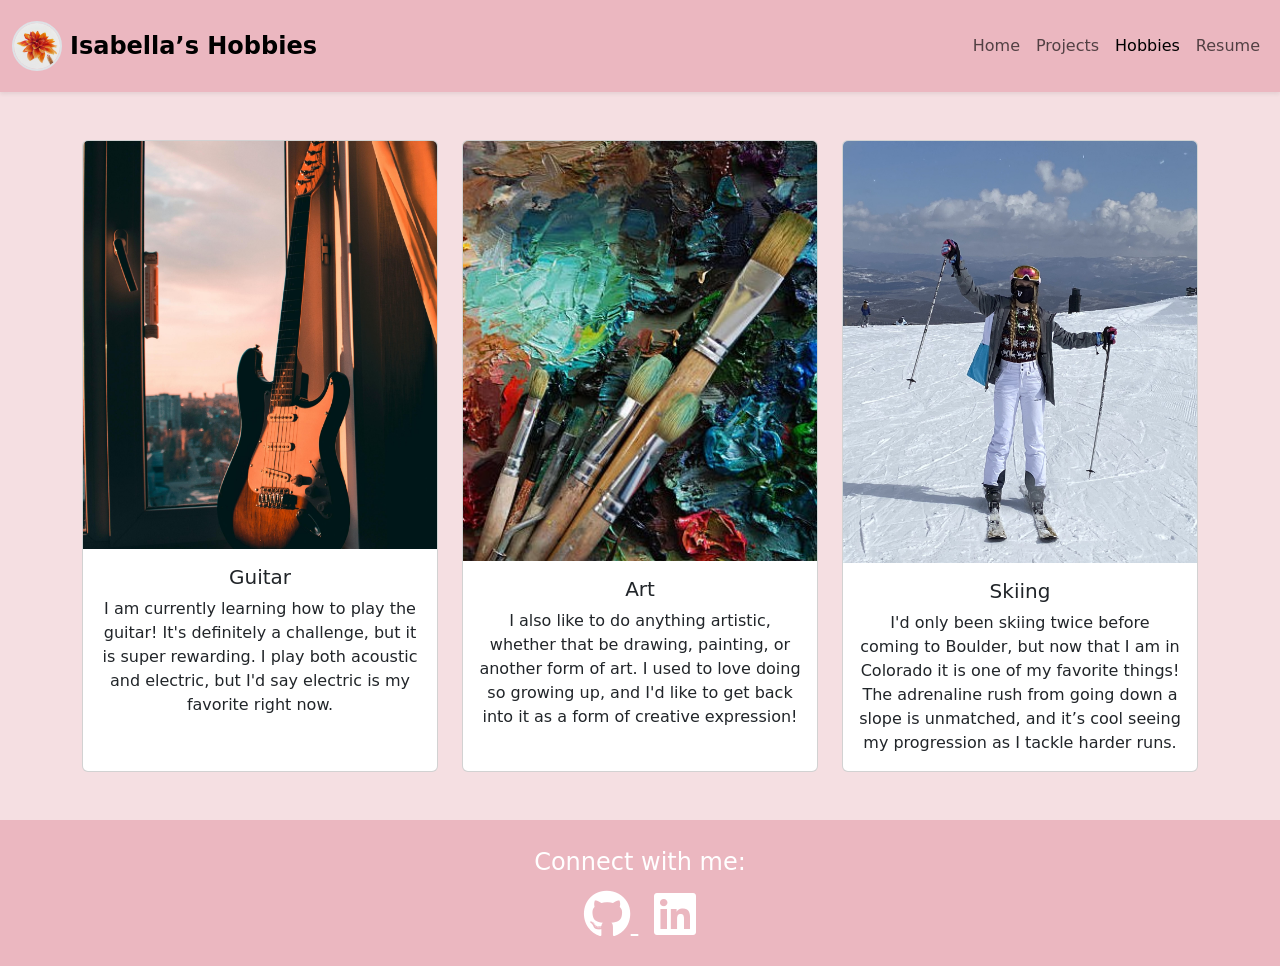
==== views/hobbies.html @ 0ad2044f "Initial commit" ====
<!doctype html>
<html lang="en">
<head>
  <meta charset="utf-8" />
  <meta name="viewport" content="width=device-width,initial-scale=1" />
  <title>Isabella's Hobbies</title>
  <link rel="stylesheet" href="../resources/css/styles.css" />
  <link href="https://cdn.jsdelivr.net/npm/bootstrap@5.3.2/dist/css/bootstrap.min.css" rel="stylesheet">
  <link rel="stylesheet" href="https://cdnjs.cloudflare.com/ajax/libs/font-awesome/6.4.0/css/all.min.css">
</head>
<body>
  <nav class="navbar navbar-expand-lg navbar-light shadow-sm py-3">
    <div class="container-fluid">
      <a class="navbar-brand d-flex align-items-center" href="home.html">
        <img src="../resources/img/csflower.jpg" alt="Isabella's Logo" width="50" height="50" class="rounded-circle me-2 border border-2 custom-border">
        <span class="fw-semibold fs-4">Isabella’s Hobbies</span>
      </a>
      <button class="navbar-toggler" type="button" data-bs-toggle="collapse" data-bs-target="#navbarNavDropdown" aria-controls="navbarNavDropdown" aria-expanded="false" aria-label="Toggle navigation">
        <span class="navbar-toggler-icon"></span>
      </button>
        <div class="collapse navbar-collapse" id="navbarNavDropdown">
          <ul class="navbar-nav ms-auto">
            <li class="nav-item">
              <a class="nav-link fw-medium" href="home.html">Home</a>
            </li>
            <li class="nav-item">
              <a class="nav-link fw-medium" href="projects.html">Projects</a> 
            </li>
            <li class="nav-item">
              <a class="nav-link active fw-medium" aria-current="page" href="hobbies.html">Hobbies</a>
            </li>
            <li class="nav-item">
              <a class="nav-link fw-medium" href="resume.html">Resume</a> 
            </li>
          </ul>
        </div>
        <style>
          body { background-color: rgb(245, 223, 226); }
        </style>
      </div>
    </nav>
      <div class="container my-5">
        <div class="row">
          <div class="col-md-4">
            <div class="card h-100 text-center">
              <img src="../resources/img/guitar.jpg" class="card-img-top" alt="Guitar">
              <div class="card-body">
                <h5 class="card-title">Guitar</h5>
                <p class="card-text">
                  I am currently learning how to play the guitar! It's definitely a challenge,
                  but it is super rewarding. I play both acoustic and electric, but I'd say 
                  electric is my favorite right now.
                </p>
              </div>
            </div>
          </div>
          <div class="col-md-4">
            <div class="card h-100 text-center">
              <img src="../resources/img/art.jpg" class="card-img-top" alt="Art">
              <div class="card-body">
                <h5 class="card-title">Art</h5>
                <p class="card-text">
                  I also like to do anything artistic, whether that be drawing, painting, or 
                  another form of art. I used to love doing so growing up, and I'd like to 
                  get back into it as a form of creative expression!
                </p>
              </div>
            </div>
          </div>
          <div class="col-md-4">
            <div class="card h-100 text-center">
              <img src="../resources/img/skiing.jpg" class="card-img-top" alt="Skiing">
              <div class="card-body">
                <h5 class="card-title">Skiing</h5>
                <p class="card-text">
                  I'd only been skiing twice before coming to Boulder, but now that I am in 
                  Colorado it is one of my favorite things! The adrenaline rush from going 
                  down a slope is unmatched, and it’s cool seeing my progression as I tackle 
                  harder runs.
                </p>
              </div>
            </div>
          </div>
        </div>
      </div> 
    <footer class="text-center py-4 mt-5">
      <p>Connect with me:</p>
      <a href="https://github.com/isabellaatx" target="_blank" class="mx-2">
        <i class="fab fa-github fa-2x"></i>
      </a>
      <a href="https://www.linkedin.com/in/isabellabanse/" target="_blank" class="mx-2">
        <i class="fab fa-linkedin fa-2x"></i>
      </a>
    </footer>
  <script src="https://cdn.jsdelivr.net/npm/bootstrap@5.3.2/dist/js/bootstrap.bundle.min.js"
          integrity="sha384-C6RzsynM9kWDrMNeT87bh95OGNyZPhcTNXj1NW7RuBCsyN/o0jlpcV8Qyq46cDfL"
          crossorigin="anonymous"></script>
</body>
</html>
---- resources/css/styles.css ----
@import url('https://fonts.googleapis.com/css2?family=Lato:wght@400;700&display=swap');

.about-text h2 {
  font-size: 2.5rem; 
}

.about-text p {
  font-size: 1.25rem;
}

.navbar {
  background-color: rgb(235, 183, 192) !important;
}

footer {
  background-color: rgb(235, 183, 192) !important;
  color: white;
  padding: 20px 0;
  text-align: center;
}

footer p{
    font-size: 1.5rem;
    margin-bottom: 10px;
}

footer a {
    color: white;
    margin: 0 10px;
    font-size: 1.5rem;
}

body {
  font-family: "Lato", sans-serif; 
}

.custom-border {
  border-color: rgb(168, 68, 85);
}

.narrow-text {
  max-width: 350px;
  margin: 0 auto;
}

.btn-custom {
  background-color: rgb(233, 155, 168); 
  color: white;                        
  border: none;  
                      
}

.btn-custom:hover {
  background-color: rgb(200, 120, 135); 
  color: white;
}
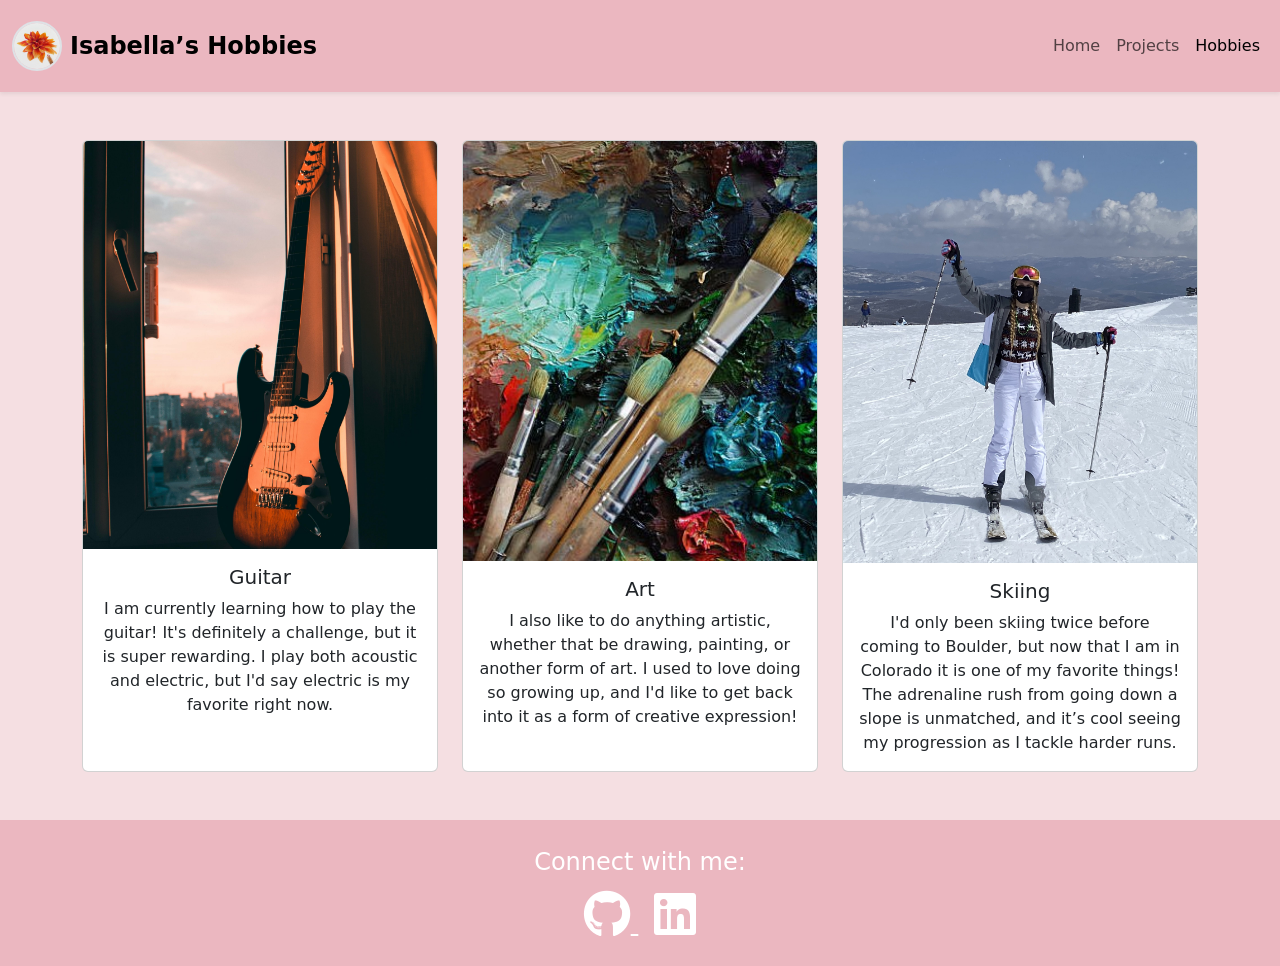
==== commit 52d9f899: "old website design pre-changes" ====
--- a/views/hobbies.html
+++ b/views/hobbies.html
@@ -29,9 +29,6 @@
             </li>
             <li class="nav-item">
               <a class="nav-link active fw-medium" aria-current="page" href="hobbies.html">Hobbies</a>
-            </li>
-            <li class="nav-item">
-              <a class="nav-link fw-medium" href="resume.html">Resume</a> 
             </li>
           </ul>
         </div>
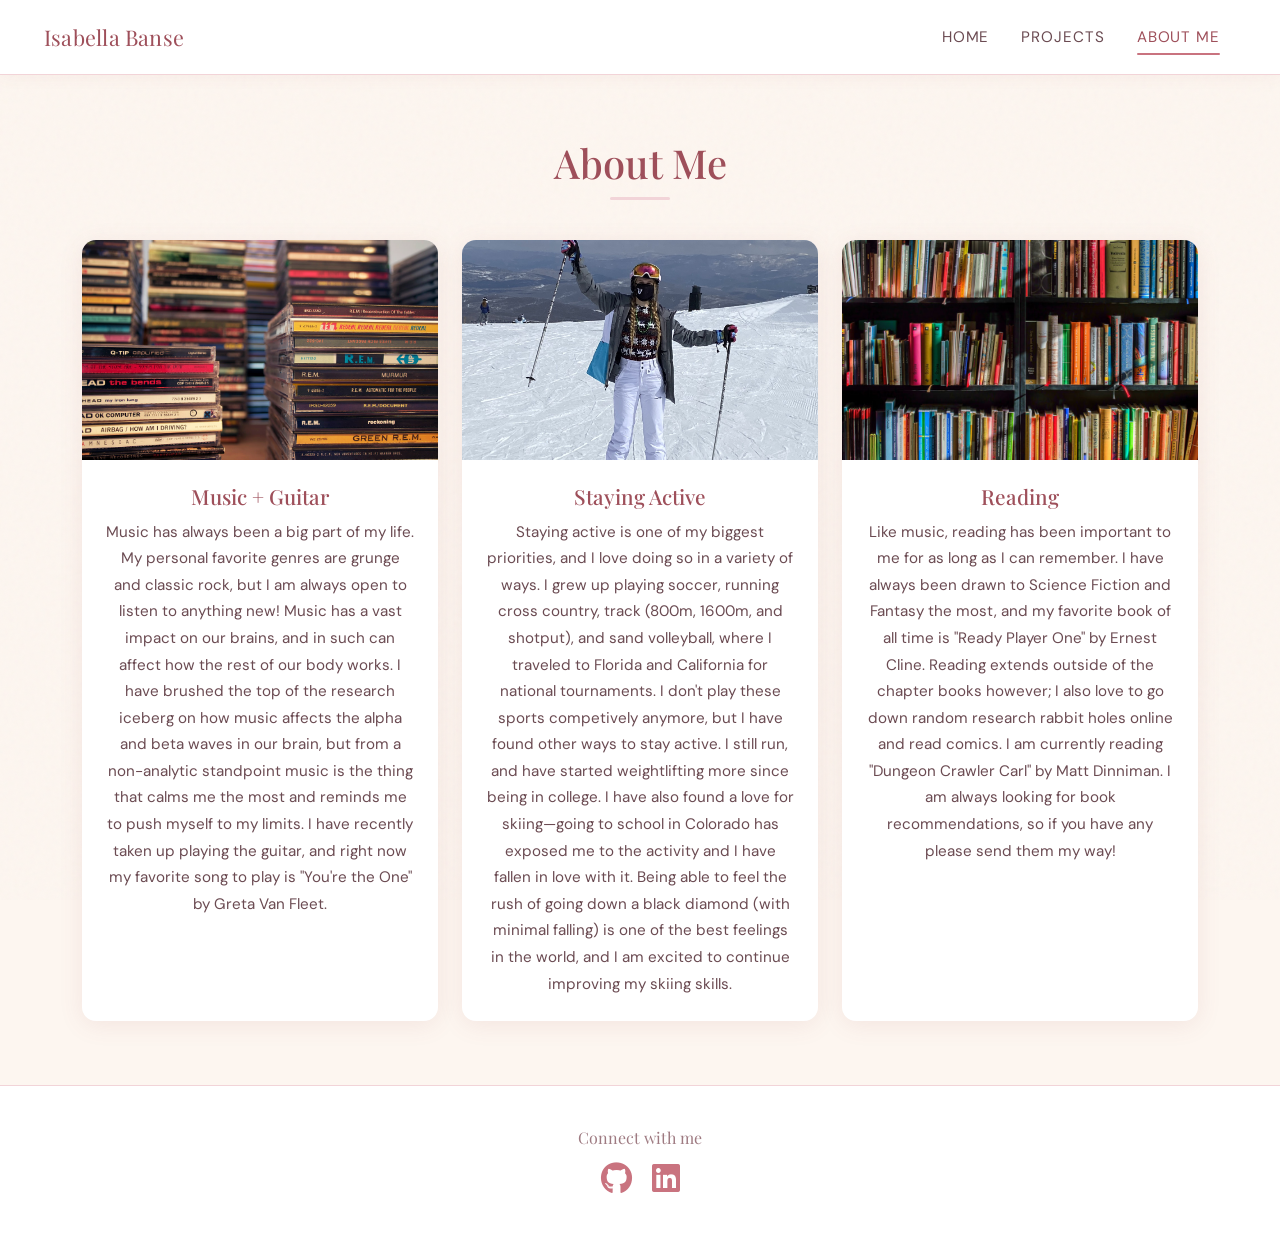
==== commit d2a0486d: "revamped + updated site" ====
--- a/views/hobbies.html
+++ b/views/hobbies.html
@@ -1,97 +1,90 @@
-
 <!doctype html>
 <html lang="en">
 <head>
   <meta charset="utf-8" />
   <meta name="viewport" content="width=device-width,initial-scale=1" />
-  <title>Isabella's Hobbies</title>
+  <title>About Me</title>
+  <link href="https://cdn.jsdelivr.net/npm/bootstrap@5.3.2/dist/css/bootstrap.min.css" rel="stylesheet">
   <link rel="stylesheet" href="../resources/css/styles.css" />
-  <link href="https://cdn.jsdelivr.net/npm/bootstrap@5.3.2/dist/css/bootstrap.min.css" rel="stylesheet">
   <link rel="stylesheet" href="https://cdnjs.cloudflare.com/ajax/libs/font-awesome/6.4.0/css/all.min.css">
 </head>
 <body>
-  <nav class="navbar navbar-expand-lg navbar-light shadow-sm py-3">
+
+  <nav class="navbar navbar-expand-lg">
     <div class="container-fluid">
       <a class="navbar-brand d-flex align-items-center" href="home.html">
-        <img src="../resources/img/csflower.jpg" alt="Isabella's Logo" width="50" height="50" class="rounded-circle me-2 border border-2 custom-border">
-        <span class="fw-semibold fs-4">Isabella’s Hobbies</span>
+        <span>Isabella Banse</span>
       </a>
-      <button class="navbar-toggler" type="button" data-bs-toggle="collapse" data-bs-target="#navbarNavDropdown" aria-controls="navbarNavDropdown" aria-expanded="false" aria-label="Toggle navigation">
+      <button class="navbar-toggler" type="button" data-bs-toggle="collapse" data-bs-target="#navbarNav" aria-controls="navbarNav" aria-expanded="false" aria-label="Toggle navigation">
         <span class="navbar-toggler-icon"></span>
       </button>
-        <div class="collapse navbar-collapse" id="navbarNavDropdown">
-          <ul class="navbar-nav ms-auto">
-            <li class="nav-item">
-              <a class="nav-link fw-medium" href="home.html">Home</a>
-            </li>
-            <li class="nav-item">
-              <a class="nav-link fw-medium" href="projects.html">Projects</a> 
-            </li>
-            <li class="nav-item">
-              <a class="nav-link active fw-medium" aria-current="page" href="hobbies.html">Hobbies</a>
-            </li>
-          </ul>
-        </div>
-        <style>
-          body { background-color: rgb(245, 223, 226); }
-        </style>
+      <div class="collapse navbar-collapse" id="navbarNav">
+        <ul class="navbar-nav ms-auto">
+          <li class="nav-item">
+            <a class="nav-link" href="home.html">Home</a>
+          </li>
+          <li class="nav-item">
+            <a class="nav-link" href="projects.html">Projects</a>
+          </li>
+          <li class="nav-item">
+            <a class="nav-link active" aria-current="page" href="hobbies.html">About Me</a>
+          </li>
+        </ul>
       </div>
-    </nav>
-      <div class="container my-5">
-        <div class="row">
-          <div class="col-md-4">
-            <div class="card h-100 text-center">
-              <img src="../resources/img/guitar.jpg" class="card-img-top" alt="Guitar">
-              <div class="card-body">
-                <h5 class="card-title">Guitar</h5>
-                <p class="card-text">
-                  I am currently learning how to play the guitar! It's definitely a challenge,
-                  but it is super rewarding. I play both acoustic and electric, but I'd say 
-                  electric is my favorite right now.
-                </p>
-              </div>
-            </div>
-          </div>
-          <div class="col-md-4">
-            <div class="card h-100 text-center">
-              <img src="../resources/img/art.jpg" class="card-img-top" alt="Art">
-              <div class="card-body">
-                <h5 class="card-title">Art</h5>
-                <p class="card-text">
-                  I also like to do anything artistic, whether that be drawing, painting, or 
-                  another form of art. I used to love doing so growing up, and I'd like to 
-                  get back into it as a form of creative expression!
-                </p>
-              </div>
-            </div>
-          </div>
-          <div class="col-md-4">
-            <div class="card h-100 text-center">
-              <img src="../resources/img/skiing.jpg" class="card-img-top" alt="Skiing">
-              <div class="card-body">
-                <h5 class="card-title">Skiing</h5>
-                <p class="card-text">
-                  I'd only been skiing twice before coming to Boulder, but now that I am in 
-                  Colorado it is one of my favorite things! The adrenaline rush from going 
-                  down a slope is unmatched, and it’s cool seeing my progression as I tackle 
-                  harder runs.
-                </p>
-              </div>
-            </div>
+    </div>
+  </nav>
+
+  <div class="container my-5">
+    <h2 class="page-title">About Me</h2>
+    <div class="row g-4">
+      <div class="col-md-4">
+        <div class="card hobby-card h-100 text-center">
+          <img src="../resources/img/cd_stack.jpg" class="card-img-top" alt="cd stack">
+          <div class="card-body">
+            <h5 class="card-title">Music + Guitar</h5>
+            <p class="card-text">
+              Music has always been a big part of my life. My personal favorite genres are grunge and classic rock, but I am always open to listen to anything new! Music has a vast impact on our brains, and in such can affect how the rest of our body works. I have brushed the top of the research iceberg on how music affects the alpha and beta waves in our brain, but from a non-analytic standpoint music is the thing that calms me the most and reminds me to push myself to my limits. I have recently taken up playing the guitar, and right now my favorite song to play is "You're the One" by Greta Van Fleet.
+            </p>
           </div>
         </div>
-      </div> 
-    <footer class="text-center py-4 mt-5">
-      <p>Connect with me:</p>
-      <a href="https://github.com/isabellaatx" target="_blank" class="mx-2">
-        <i class="fab fa-github fa-2x"></i>
-      </a>
-      <a href="https://www.linkedin.com/in/isabellabanse/" target="_blank" class="mx-2">
-        <i class="fab fa-linkedin fa-2x"></i>
-      </a>
-    </footer>
+      </div>
+      <div class="col-md-4">
+        <div class="card hobby-card h-100 text-center">
+          <img src="../resources/img/skiing.jpg" class="card-img-top" alt="skiing">
+          <div class="card-body">
+            <h5 class="card-title">Staying Active</h5>
+            <p class="card-text">
+              Staying active is one of my biggest priorities, and I love doing so in a variety of ways. I grew up playing soccer, running cross country, track (800m, 1600m, and shotput), and sand volleyball, where I traveled to Florida and California for national tournaments. I don't play these sports competively anymore, but I have found other ways to stay active. I still run, and have started weightlifting more since being in college. I have also found a love for skiing—going to school in Colorado has exposed me to the activity and I have fallen in love with it. Being able to feel the rush of going down a black diamond (with minimal falling) is one of the best feelings in the world, and I am excited to continue improving my skiing skills.
+            </p>
+          </div>
+        </div>
+      </div>
+      <div class="col-md-4">
+        <div class="card hobby-card h-100 text-center">
+          <img src="../resources/img/books.jpg" class="card-img-top" alt="books">
+          <div class="card-body">
+            <h5 class="card-title">Reading</h5>
+            <p class="card-text">
+              Like music, reading has been important to me for as long as I can remember. I have always been drawn to Science Fiction and Fantasy the most, and my favorite book of all time is "Ready Player One" by Ernest Cline. Reading extends outside of the chapter books however; I also love to go down random research rabbit holes online and read comics. I am currently reading "Dungeon Crawler Carl" by Matt Dinniman. I am always looking for book recommendations, so if you have any please send them my way!
+            </p>
+          </div>
+        </div>
+      </div>
+    </div>
+  </div>
+
+  <footer class="text-center">
+    <p>Connect with me</p>
+    <a href="https://github.com/isabellaatx" target="_blank" class="mx-2">
+      <i class="fab fa-github fa-2x"></i>
+    </a>
+    <a href="https://www.linkedin.com/in/isabellabanse/" target="_blank" class="mx-2">
+      <i class="fab fa-linkedin fa-2x"></i>
+    </a>
+  </footer>
+
   <script src="https://cdn.jsdelivr.net/npm/bootstrap@5.3.2/dist/js/bootstrap.bundle.min.js"
-          integrity="sha384-C6RzsynM9kWDrMNeT87bh95OGNyZPhcTNXj1NW7RuBCsyN/o0jlpcV8Qyq46cDfL"
-          crossorigin="anonymous"></script>
+    integrity="sha384-C6RzsynM9kWDrMNeT87bh95OGNyZPhcTNXj1NW7RuBCsyN/o0jlpcV8Qyq46cDfL"
+    crossorigin="anonymous"></script>
 </body>
 </html>
--- a/resources/css/styles.css
+++ b/resources/css/styles.css
@@ -1,56 +1,342 @@
-@import url('https://fonts.googleapis.com/css2?family=Lato:wght@400;700&display=swap');
-
-.about-text h2 {
-  font-size: 2.5rem; 
-}
-
-.about-text p {
-  font-size: 1.25rem;
-}
-
+@import url('https://fonts.googleapis.com/css2?family=Playfair+Display:ital,wght@0,400;0,600;0,700;1,400&family=DM+Sans:wght@300;400;500&display=swap');
+
+/* ─── CSS Variables ─────────────────────────────────── */
+:root {
+  --cream:     #fdf6f0;
+  --blush:     #f2d4d8;
+  --rose:      #c9737f;
+  --deep-rose: #9e4f5a;
+  --warm-tan:  #e8d5c4;
+  --text-dark: #3a2a2e;
+  --text-mid:  #6b4b52;
+  --text-soft: #9e7a81;
+  --white:     #ffffff;
+  --shadow:    0 4px 24px rgba(158, 79, 90, 0.1);
+  --radius:    14px;
+}
+
+/* ─── Base ───────────────────────────────────────────── */
+*, *::before, *::after { box-sizing: border-box; }
+
+html { scroll-behavior: smooth; }
+
+body {
+  font-family: 'DM Sans', sans-serif;
+  background-color: var(--cream);
+  color: var(--text-dark);
+  margin: 0;
+  min-height: 100vh;
+}
+
+/* subtle grain texture overlay */
+body::before {
+  content: '';
+  position: fixed;
+  inset: 0;
+  background-image: url("data:image/svg+xml,%3Csvg viewBox='0 0 200 200' xmlns='http://www.w3.org/2000/svg'%3E%3Cfilter id='n'%3E%3CfeTurbulence type='fractalNoise' baseFrequency='0.85' numOctaves='4' stitchTiles='stitch'/%3E%3C/filter%3E%3Crect width='100%25' height='100%25' filter='url(%23n)' opacity='0.03'/%3E%3C/svg%3E");
+  pointer-events: none;
+  z-index: 0;
+}
+
+/* ─── Navbar ─────────────────────────────────────────── */
 .navbar {
-  background-color: rgb(235, 183, 192) !important;
-}
-
+  background-color: var(--white) !important;
+  border-bottom: 1px solid var(--blush);
+  padding: 1rem 2rem !important;
+  position: sticky;
+  top: 0;
+  z-index: 100;
+  box-shadow: 0 2px 16px rgba(158, 79, 90, 0.06);
+}
+
+.navbar-brand span {
+  font-family: 'Playfair Display', serif;
+  font-size: 1.35rem !important;
+  color: var(--deep-rose) !important;
+  letter-spacing: 0.01em;
+}
+
+.navbar-brand:hover .custom-border {
+  transform: rotate(6deg);
+}
+
+.nav-link {
+  font-family: 'DM Sans', sans-serif;
+  font-weight: 400;
+  font-size: 0.95rem;
+  color: var(--text-mid) !important;
+  letter-spacing: 0.06em;
+  text-transform: uppercase;
+  padding: 0.4rem 1rem !important;
+  position: relative;
+  transition: color 0.2s;
+}
+
+.nav-link::after {
+  content: '';
+  position: absolute;
+  bottom: 0;
+  left: 1rem;
+  right: 1rem;
+  height: 2px;
+  background: var(--rose);
+  border-radius: 2px;
+  transform: scaleX(0);
+  transition: transform 0.25s ease;
+}
+
+.nav-link:hover,
+.nav-link.active {
+  color: var(--deep-rose) !important;
+}
+
+.nav-link:hover::after,
+.nav-link.active::after {
+  transform: scaleX(1);
+}
+
+/* ─── Hero / Home ────────────────────────────────────── */
+.hero-section {
+  display: flex;
+  align-items: center;
+  gap: 3.5rem;
+  padding: 5rem 2rem 4rem;
+  max-width: 1000px;
+  margin: 0 auto;
+  animation: fadeUp 0.7s ease both;
+}
+
+.hero-section img {
+  width: 320px;
+  height: 320px;
+  object-fit: cover;
+  border-radius: 50% 40% 50% 40% / 40% 50% 40% 50%;
+  border: 4px solid var(--blush);
+  box-shadow: var(--shadow), 8px 8px 0 var(--warm-tan);
+  flex-shrink: 0;
+}
+
+.hero-text h2 {
+  font-family: 'Playfair Display', serif;
+  font-size: 3rem;
+  font-weight: 700;
+  color: var(--deep-rose);
+  line-height: 1.15;
+  margin-bottom: 1.25rem;
+}
+
+.hero-text p {
+  font-size: 1.1rem;
+  line-height: 1.8;
+  color: var(--text-mid);
+  font-weight: 300;
+  margin-bottom: 2rem;
+}
+
+/* ─── Buttons ────────────────────────────────────────── */
+.btn-custom {
+  display: inline-block;
+  background-color: var(--rose);
+  color: var(--white);
+  border: none;
+  border-radius: 50px;
+  padding: 0.75rem 2rem;
+  font-family: 'DM Sans', sans-serif;
+  font-size: 0.9rem;
+  font-weight: 500;
+  letter-spacing: 0.08em;
+  text-transform: uppercase;
+  text-decoration: none;
+  cursor: pointer;
+  transition: background 0.25s, transform 0.2s, box-shadow 0.25s;
+  box-shadow: 0 4px 14px rgba(201, 115, 127, 0.35);
+}
+
+.btn-custom:hover {
+  background-color: var(--deep-rose);
+  transform: translateY(-2px);
+  box-shadow: 0 6px 20px rgba(158, 79, 90, 0.4);
+  color: var(--white);
+}
+
+.btn-custom button {
+  all: unset;
+}
+
+/* ─── Page Title (Projects / Hobbies) ───────────────── */
+.page-title {
+  font-family: 'Playfair Display', serif;
+  font-size: 2.5rem;
+  color: var(--deep-rose);
+  text-align: center;
+  margin-bottom: 2.5rem;
+  position: relative;
+}
+
+.page-title::after {
+  content: '';
+  display: block;
+  width: 60px;
+  height: 3px;
+  background: var(--blush);
+  border-radius: 2px;
+  margin: 0.6rem auto 0;
+}
+
+/* ─── Hobbies Cards ──────────────────────────────────── */
+.hobby-card {
+  background: var(--white);
+  border: none !important;
+  border-radius: var(--radius) !important;
+  overflow: hidden;
+  box-shadow: var(--shadow);
+  transition: transform 0.3s ease, box-shadow 0.3s ease;
+}
+
+.hobby-card:hover {
+  transform: translateY(-6px);
+  box-shadow: 0 12px 36px rgba(158, 79, 90, 0.16);
+}
+
+.hobby-card img {
+  height: 220px;
+  object-fit: cover;
+}
+
+.hobby-card .card-title {
+  font-family: 'Playfair Display', serif;
+  font-size: 1.3rem;
+  color: var(--deep-rose);
+  margin-bottom: 0.6rem;
+}
+
+.hobby-card .card-text {
+  font-size: 0.95rem;
+  line-height: 1.75;
+  color: var(--text-mid);
+}
+
+.hobby-card .card-body {
+  padding: 1.5rem;
+}
+
+/* ─── Accordion (Projects) ───────────────────────────── */
+.accordion {
+  border-radius: var(--radius);
+  overflow: hidden;
+  box-shadow: var(--shadow);
+}
+
+.accordion-item {
+  border: none !important;
+  border-bottom: 1px solid var(--blush) !important;
+}
+
+.accordion-item:last-child {
+  border-bottom: none !important;
+}
+
+.accordion-button {
+  font-family: 'Playfair Display', serif;
+  font-size: 1.15rem;
+  font-weight: 600;
+  color: var(--deep-rose) !important;
+  background-color: var(--white) !important;
+  padding: 1.3rem 1.6rem;
+  transition: background 0.2s;
+}
+
+.accordion-button:not(.collapsed) {
+  background-color: #fff5f6 !important;
+  box-shadow: none !important;
+}
+
+.accordion-button::after {
+  filter: hue-rotate(300deg) saturate(0.8);
+}
+
+.accordion-button:focus {
+  box-shadow: none;
+}
+
+.accordion-body {
+  background: var(--white);
+  padding: 1.75rem;
+}
+
+.accordion-body h5 {
+  font-family: 'Playfair Display', serif;
+  color: var(--deep-rose);
+  margin-bottom: 0.75rem;
+}
+
+.accordion-body p {
+  font-size: 0.97rem;
+  line-height: 1.8;
+  color: var(--text-mid);
+}
+
+.accordion-body img {
+  border-radius: 10px;
+  box-shadow: 0 3px 14px rgba(158, 79, 90, 0.1);
+  margin-bottom: 0.75rem;
+}
+
+/* ─── Footer ─────────────────────────────────────────── */
 footer {
-  background-color: rgb(235, 183, 192) !important;
-  color: white;
-  padding: 20px 0;
-  text-align: center;
-}
-
-footer p{
-    font-size: 1.5rem;
-    margin-bottom: 10px;
+  background-color: var(--white) !important;
+  border-top: 1px solid var(--blush);
+  color: var(--text-soft) !important;
+  padding: 2.5rem 0 !important;
+  margin-top: 4rem;
+}
+
+footer p {
+  font-family: 'Playfair Display', serif;
+  font-style: bold;
+  font-size: 1rem !important;
+  color: var(--text-soft);
+  margin-bottom: 0.75rem;
 }
 
 footer a {
-    color: white;
-    margin: 0 10px;
-    font-size: 1.5rem;
-}
-
-body {
-  font-family: "Lato", sans-serif; 
-}
-
-.custom-border {
-  border-color: rgb(168, 68, 85);
-}
-
-.narrow-text {
-  max-width: 350px;
-  margin: 0 auto;
-}
-
-.btn-custom {
-  background-color: rgb(233, 155, 168); 
-  color: white;                        
-  border: none;  
-                      
-}
-
-.btn-custom:hover {
-  background-color: rgb(200, 120, 135); 
-  color: white;
-}
+  color: var(--rose) !important;
+  transition: color 0.2s, transform 0.2s;
+  display: inline-block;
+}
+
+footer a:hover {
+  color: var(--deep-rose) !important;
+  transform: translateY(-3px);
+}
+
+/* ─── Section spacing ────────────────────────────────── */
+.container.my-5 {
+  padding-top: 1rem;
+  animation: fadeUp 0.6s ease both;
+}
+
+/* ─── Animations ─────────────────────────────────────── */
+@keyframes fadeUp {
+  from { opacity: 0; transform: translateY(20px); }
+  to   { opacity: 1; transform: translateY(0); }
+}
+
+/* ─── Responsive ─────────────────────────────────────── */
+@media (max-width: 768px) {
+  .hero-section {
+    flex-direction: column;
+    text-align: center;
+    gap: 2rem;
+    padding: 3rem 1.5rem;
+  }
+
+  .hero-section img {
+    width: 220px;
+    height: 220px;
+  }
+
+  .hero-text h2 {
+    font-size: 2.2rem;
+  }
+}
